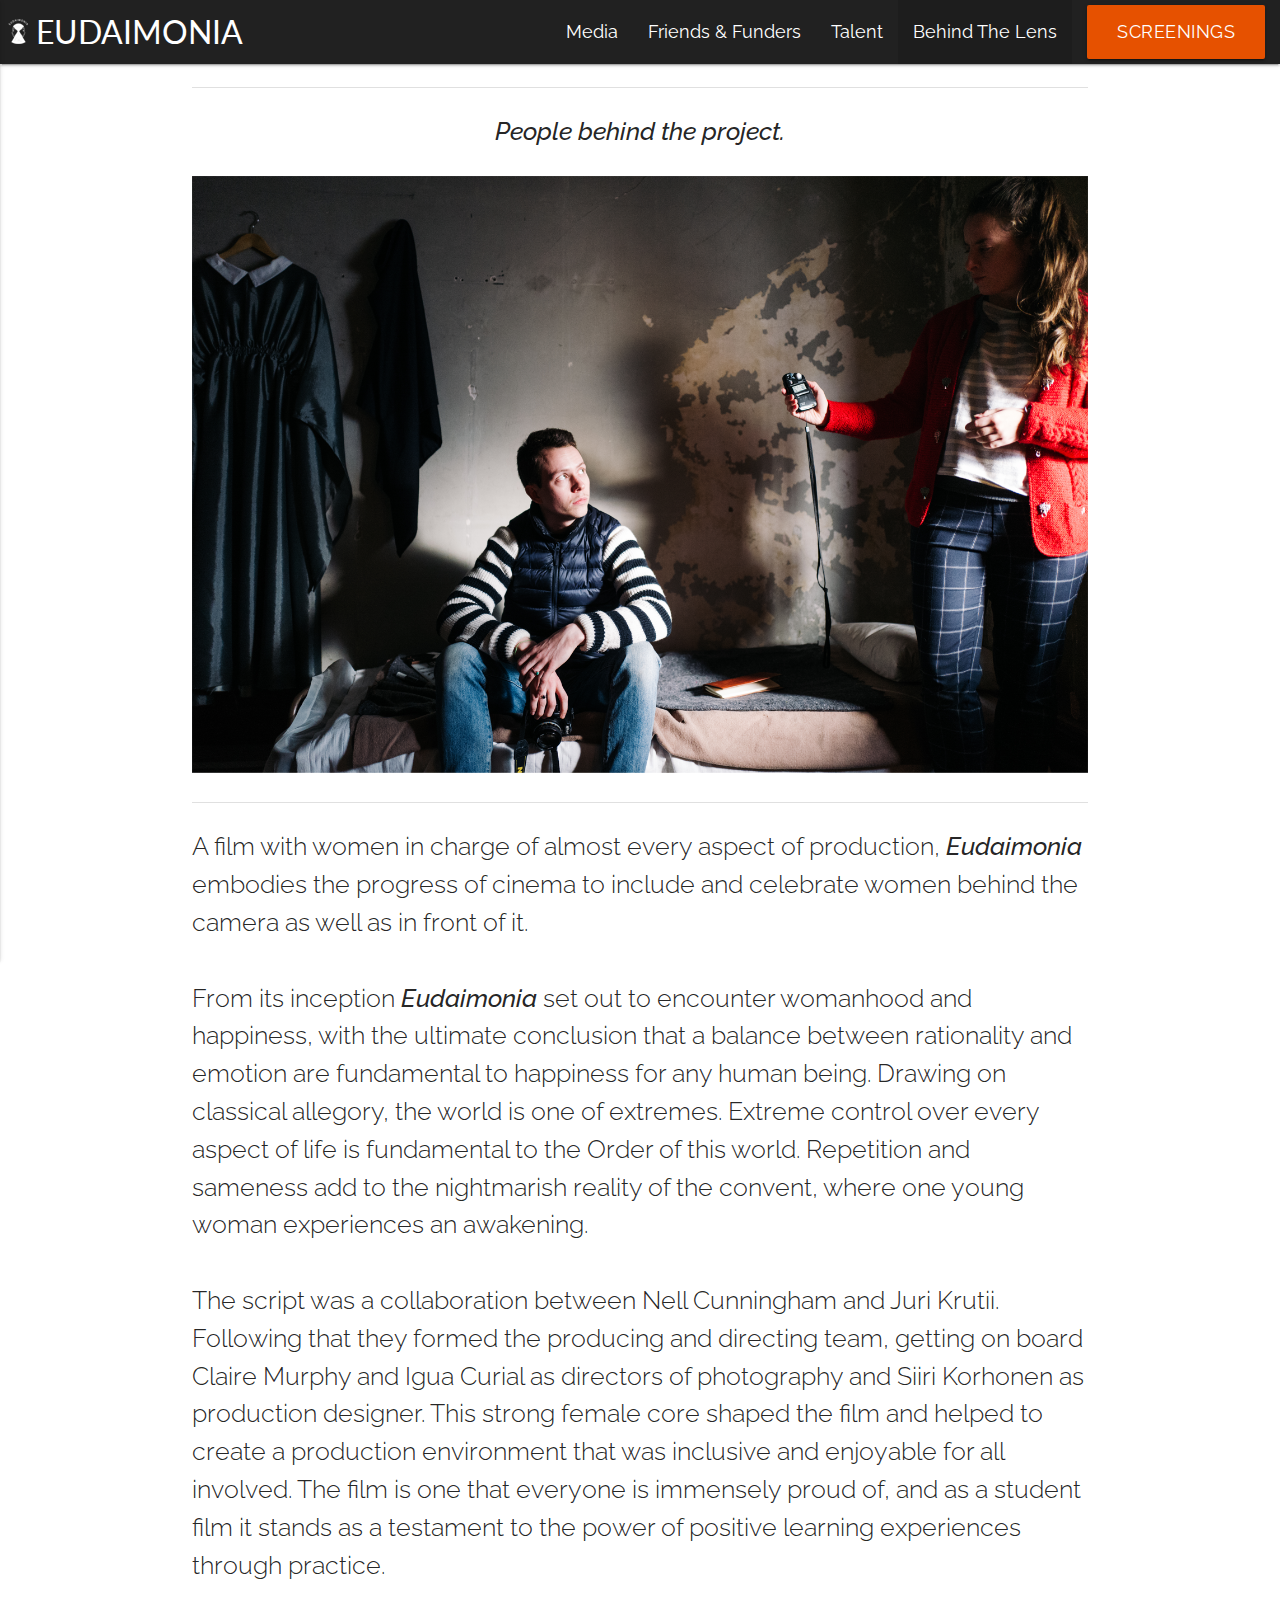
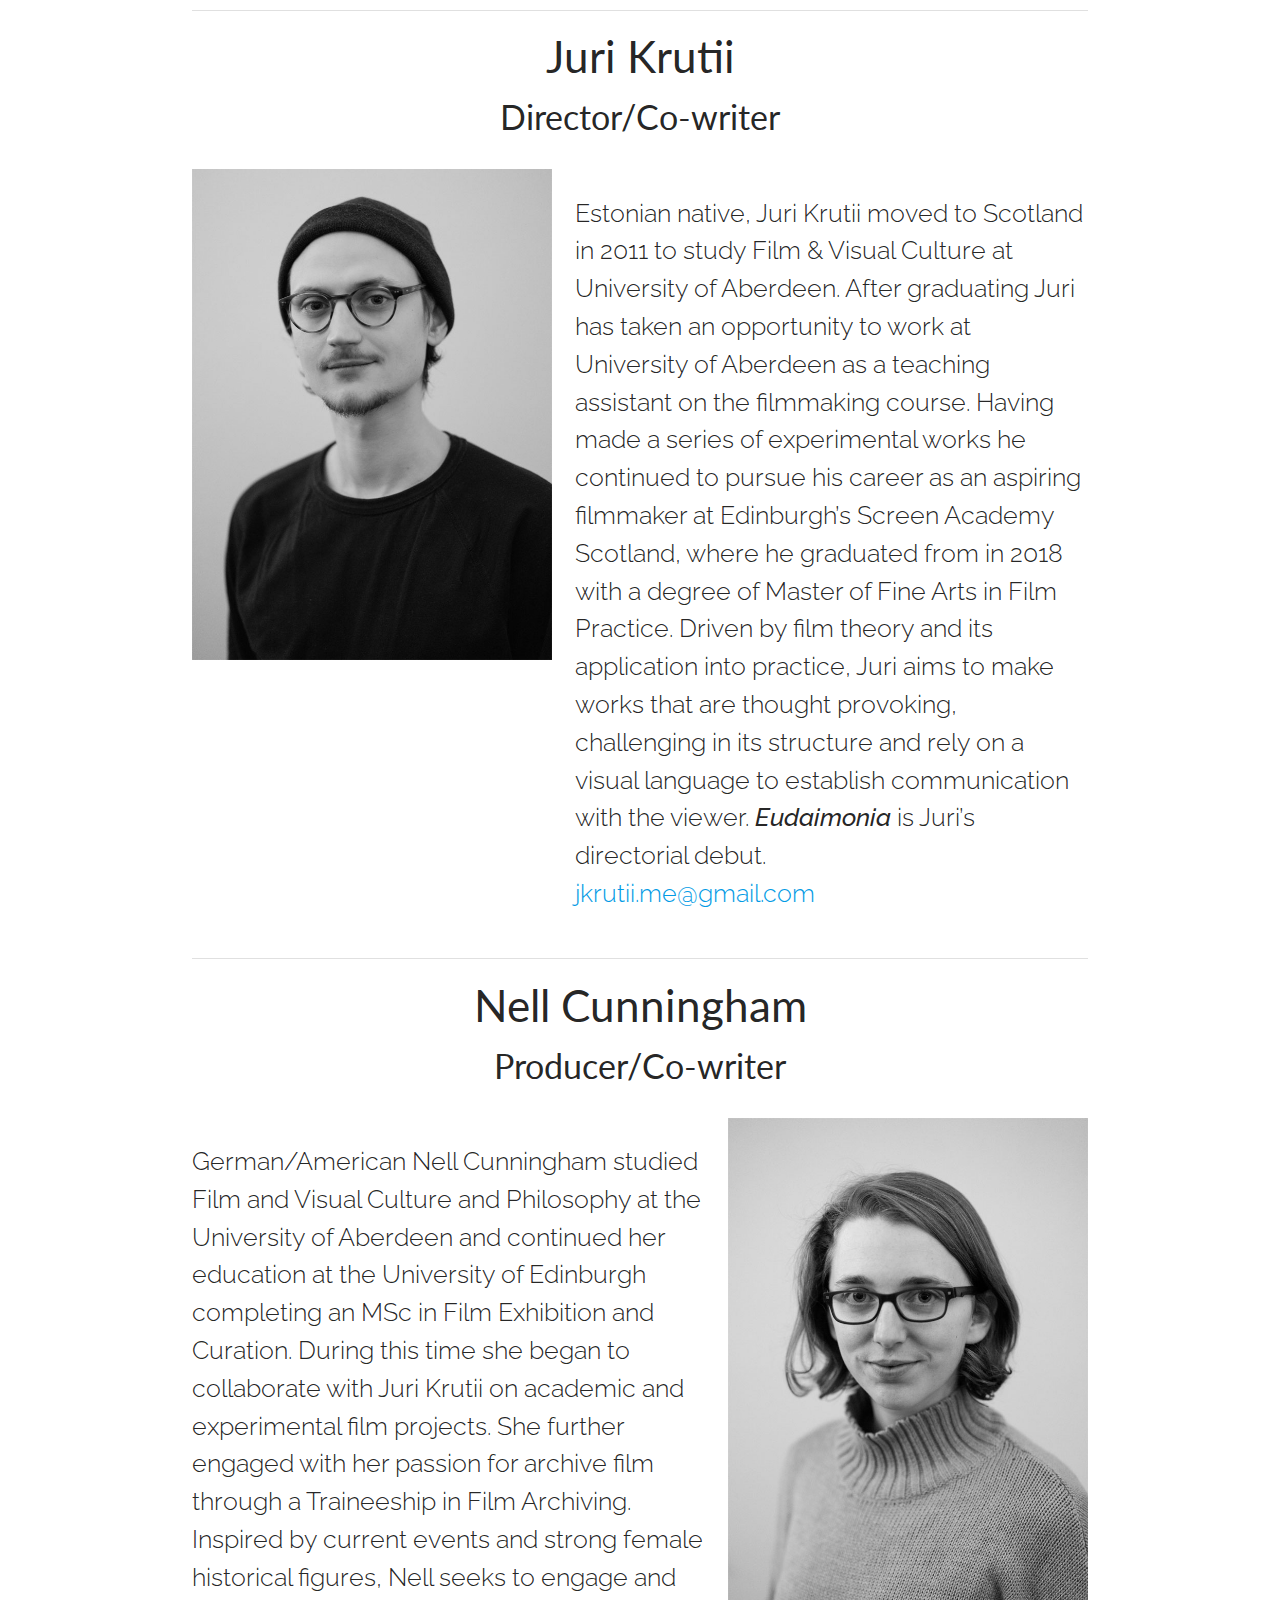
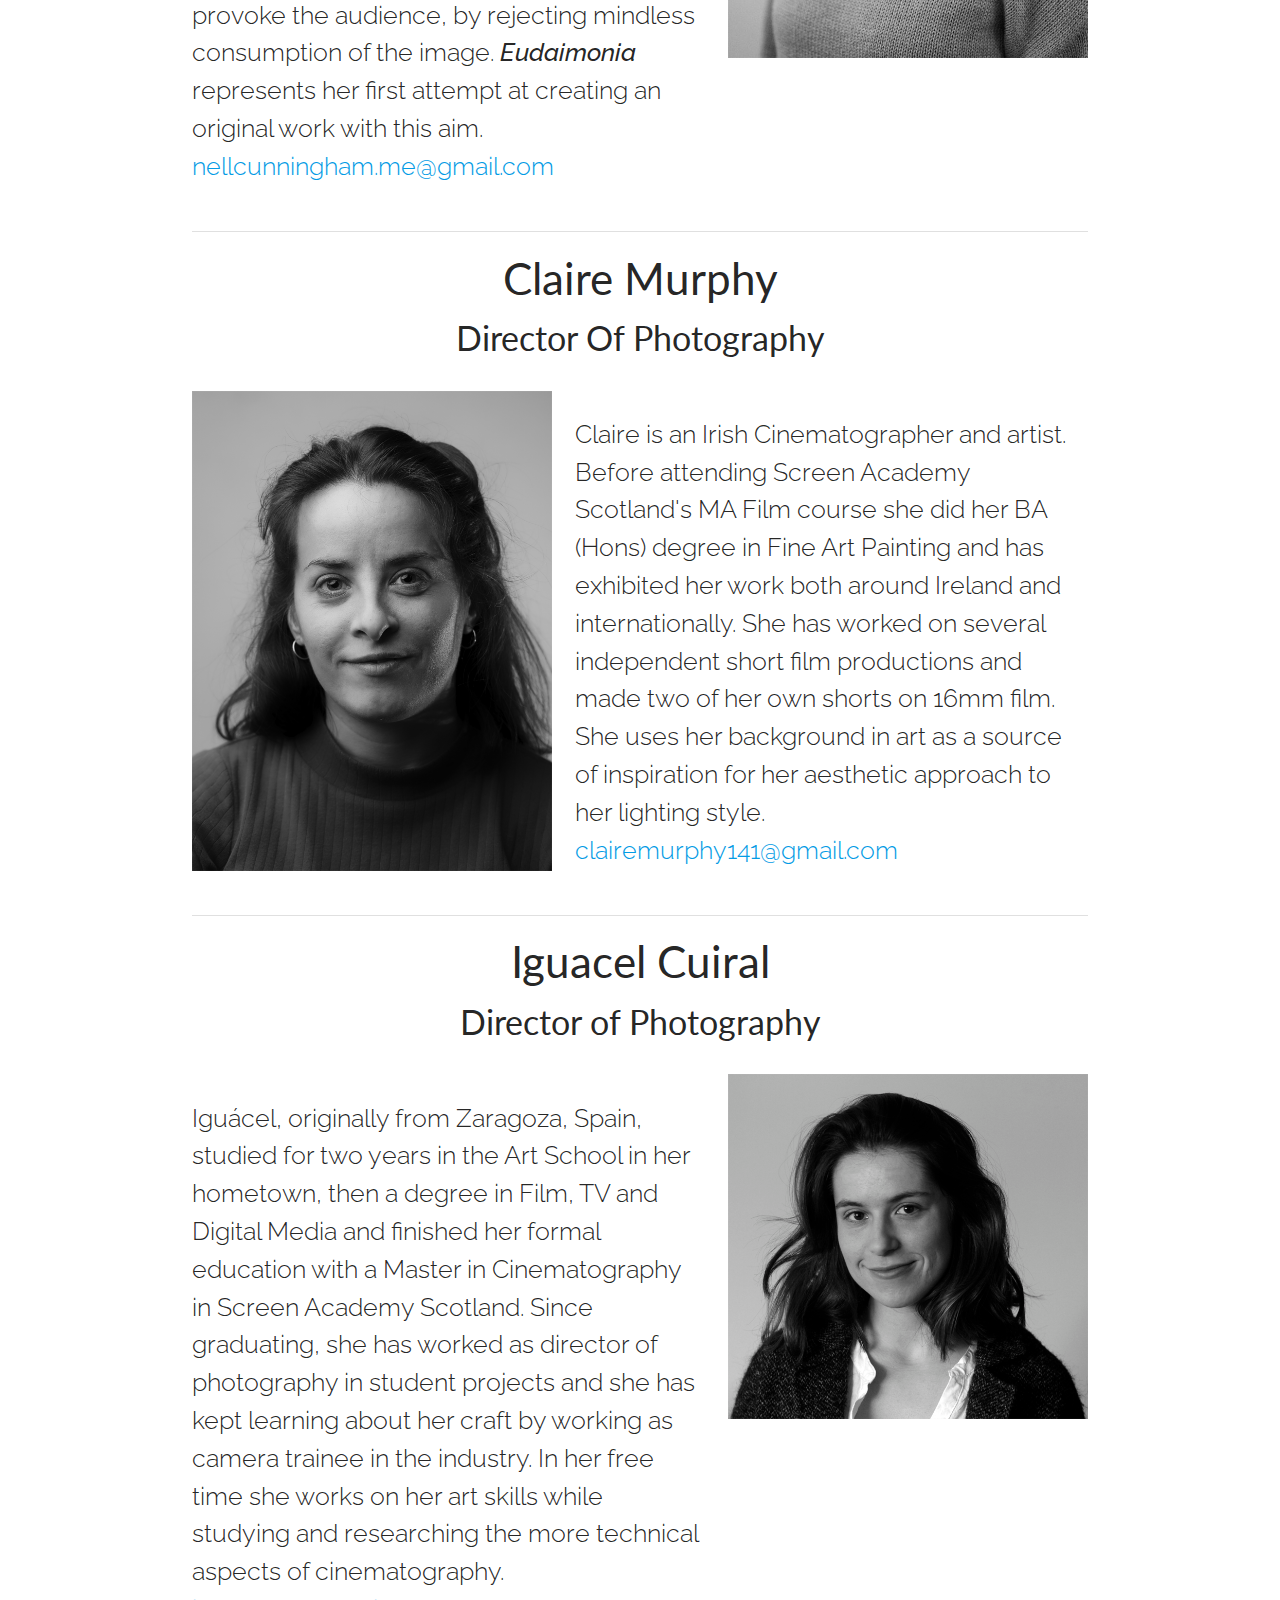
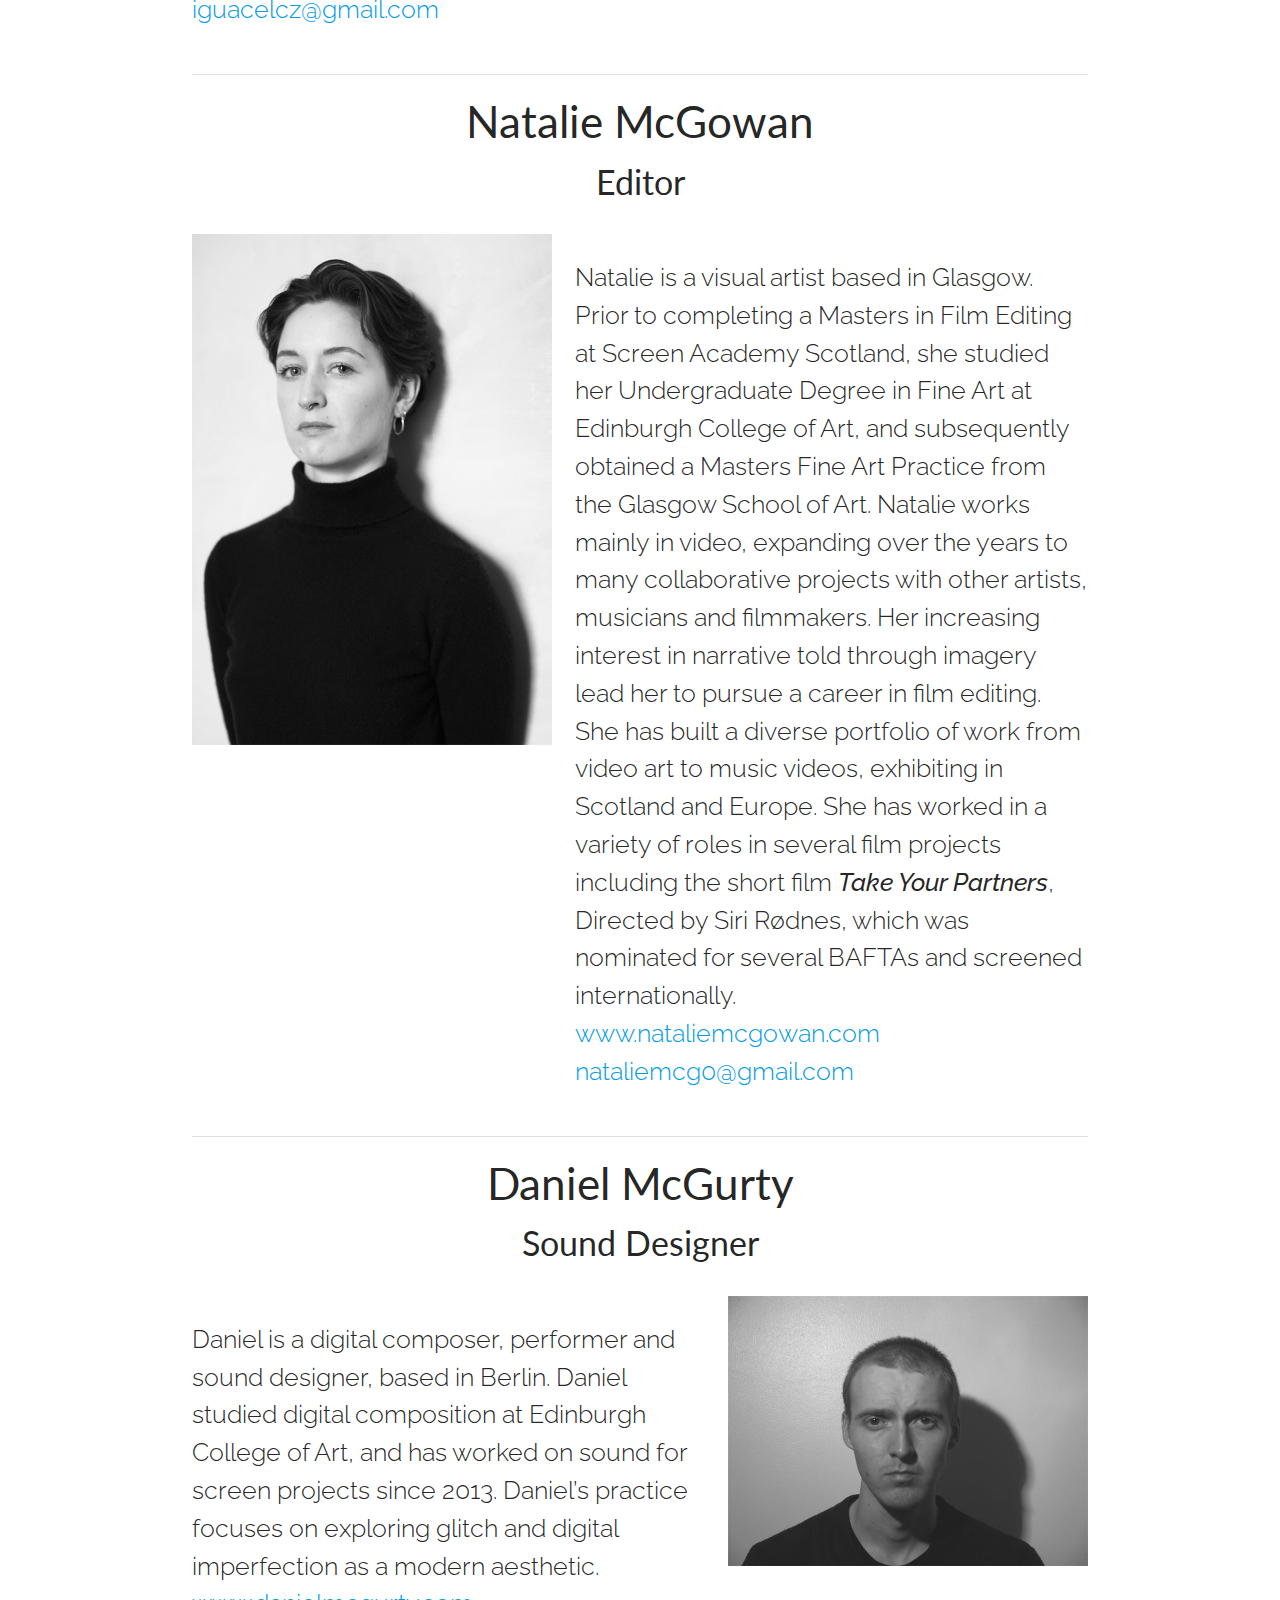
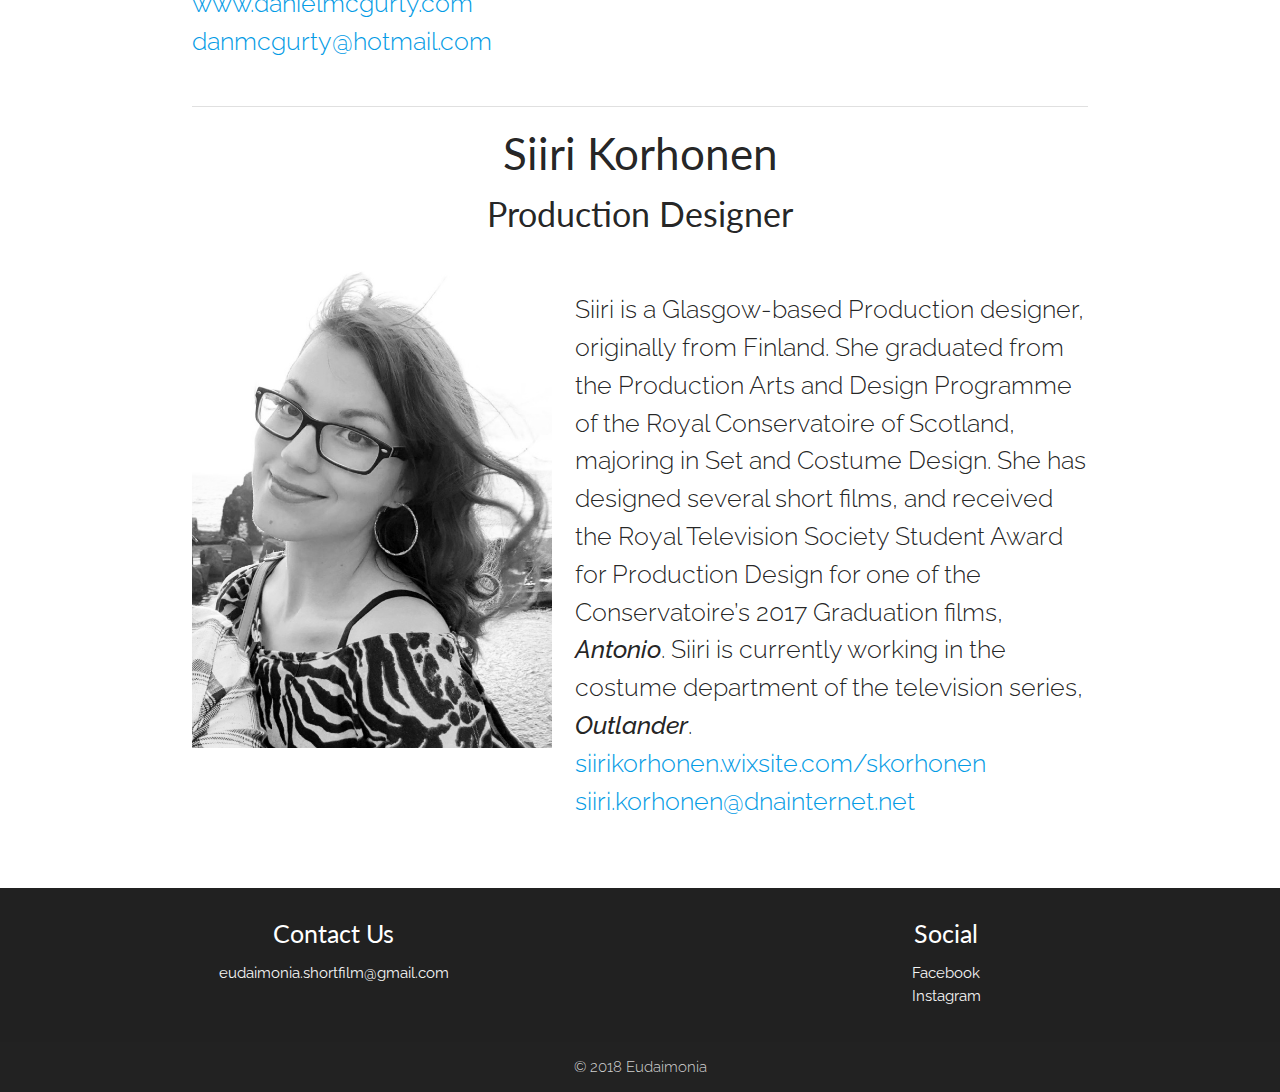
==== behind.html @ 90b914b6 "first upload" ====
<!DOCTYPE html>
  <html lang="en">
    <head>
      <link rel="shortcut icon" href="img/favicon.ico" type="image/x-icon">
      <!--Import Google Icon Font-->
      <link href="https://fonts.googleapis.com/icon?family=Material+Icons" rel="stylesheet">
      <link href="https://fonts.googleapis.com/css?family=Raleway|Lato" rel="stylesheet">
      <link rel="stylesheet" href="https://maxcdn.bootstrapcdn.com/font-awesome/4.7.0/css/font-awesome.min.css">
      <!--Import materialize.css-->
      <link type="text/css" rel="stylesheet" href="css/materialize.min.css"  media="screen,projection"/>
      <link href="css/style.css" type="text/css" rel="stylesheet" media="screen,projection" />
      <link rel="stylesheet" href="css/materialize-social.css"/>
      <!--Let browser know website is optimized for mobile-->
      <meta name="viewport" content="width=device-width, initial-scale=1.0"/>
      <title>Behind the Lens</title>
    </head>

    <body>
      <div class="navbar-fixed">
      <nav>
          <div class="nav-wrapper grey darken-4">
            <a href="index.html" class="brand-logo">&nbsp<img class="responsive-img hide-on-small-only" src="img/logot.png">&nbspEUDAIMONIA</a>
              <a href="#" data-activates="mobile-demo" class="button-collapse"><i class="material-icons">menu</i></a>
                <ul class="right hide-on-med-and-down">
                  <li><a href="trailer.html">Media</a></li>
                  <li><a href="funders.html">Friends & Funders</a></li>
                  <li><a href="talent.html">Talent</a></li>
                  <li class="active"><a href="behind.html">Behind The Lens</a></li>
                  <li><a class="waves-effect waves-light btn-large orange darken-4" href="screen.html">Screenings</a></li>
                </ul> 
            </div>
        </nav>
      </div>
                <ul class="side-nav center" id="mobile-demo">
                    <li><a href="index.html">Home</a></li>
                    <li><a href="trailer.html">Media</a></li>
                    <li><a href="funders.html">Friends & Funders</a></li>
                    <li><a href="talent.html">Talent</a></li>
                    <li class="active"><a href="behind.html">Behind The Lens</a></li>
                    <li><a class="waves-effect waves-light btn-large orange darken-4" href="screen.html">Screenings</a></li>
                </ul>

    <main>
      <br>
      <div class="container">
        <div class="divider"></div>
      </div>
      <div class="container">
        <p class="flow-text center-align"><strong>People behind the project.</strong></p>
      </div>
      <div class="container">
      	<img class="responsive-img" src="img/fbtl.png" alt="DOP Claire at work">
      </div>
      <br>
      <div class="container">
        <div class="divider"></div>
      </div>
      <div class="container">
          <div class="col s12">
            <p class="flow-text">A film with women in charge of almost every aspect of production, <strong>Eudaimonia</strong> embodies the progress of cinema to include and celebrate women behind the camera as well as in front of it. 
            <br><br>
            From its inception <strong>Eudaimonia</strong> set out to encounter womanhood and happiness, with the ultimate conclusion that a balance between rationality and emotion are fundamental to happiness for any human being. Drawing on classical allegory, the world is one of extremes. Extreme control over every aspect of life is fundamental to the Order of this world. Repetition and sameness add to the nightmarish reality of the convent, where one young woman experiences an awakening. 
 
            <br><br>
            The script was a collaboration between Nell Cunningham and Juri Krutii. Following that they formed the producing and directing team, getting on board Claire Murphy and Igua Curial as directors of photography and Siiri Korhonen as production designer. This strong female core shaped the film and helped to create a production environment that was inclusive and enjoyable for all involved. The film is one that everyone is immensely proud of, and as a student film it stands as a testament to the power of positive learning experiences through practice. 
            </p>
          </div>
      </div>
      <div class="container">
        <div class="divider"></div>
      </div>
      <div class="container">
        <div class="row center">
            <h3>Juri Krutii</h3>
            <h4>Director/Co-writer</h4>
        </div>
        <div class="row">
          <div class="col s12 l5">
            <img class="responsive-img" src="img/Juri.jpg">
          </div>
          <div class="col s12 l7">
            <p class="flow-text">
            Estonian native, Juri Krutii moved to Scotland in 2011 to study Film & Visual Culture at University of Aberdeen. After graduating Juri has taken an opportunity to work at University of Aberdeen as a teaching assistant on the filmmaking course. Having made a series of experimental works he continued to pursue his career as an aspiring filmmaker at Edinburgh’s Screen Academy Scotland, where he graduated from in 2018 with a degree of Master of Fine Arts in Film Practice. Driven by film theory and its application into practice, Juri aims to make works that are thought provoking, challenging in its structure and rely on a visual language to establish communication with the viewer. <strong>Eudaimonia</strong> is Juri’s directorial debut.
            <br>
            <a href="mailto:jkrutii.me@gmail.com">jkrutii.me@gmail.com</a>
            </p>
          </div>
        </div>
      </div>


      <div class="container">
        <div class="divider"></div>
      </div>


      <div class="container">
        <div class="row center">
            <h3>Nell Cunningham</h3>
            <h4>Producer/Co-writer</h4>
        </div>
        <div class="hide-on-large-only"><img class="responsive-img" src="img/Nell.jpg"></div>
        <div class="row">
          <div class="col s12 l7">
            <p class="flow-text">
            German/American Nell Cunningham studied Film and Visual Culture and Philosophy at the University of Aberdeen and continued her education at the University of Edinburgh completing an MSc in Film Exhibition and Curation. During this time she began to collaborate with Juri Krutii on academic and experimental film projects. She further engaged with her passion for archive film through a Traineeship in Film Archiving. Inspired by current events and strong female historical figures, Nell seeks to engage and provoke the audience, by rejecting mindless consumption of the image. <strong>Eudaimonia</strong> represents her first attempt at creating an original work with this aim. 
            <br>
            <a href="mailto:nellcunningham.me@gmail.com">nellcunningham.me@gmail.com</a>
            </p>
          </div>
          <div class="col s12 l5 hide-on-med-and-down">
            <img class="responsive-img" src="img/Nell.jpg">
          </div>
        </div>
      </div>
    </div>


    <div class="container">
        <div class="divider"></div>
    </div>


      <div class="container">
        <div class="row center">
            <h3>Claire Murphy</h3>
            <h4>Director Of Photography</h4>
        </div>
        <div class="row">
          <div class="col s12 l5">
            <img class="responsive-img" src="img/claire.png">
          </div>
          <div class="col s12 l7">
            <p class="flow-text">
            Claire is an Irish Cinematographer and artist. Before attending Screen Academy Scotland's MA Film course she did her BA (Hons) degree in Fine Art Painting and has exhibited her work both around Ireland and internationally. She has worked on several independent short film productions and made two of her own shorts on 16mm film. She uses her background in art as a source of inspiration for her aesthetic approach to her lighting style.
            <br>
            <a href="mailto:clairemurphy141@gmail.com">clairemurphy141@gmail.com</a>
            </p>
          </div>
        </div>
      </div>


      <div class="container">
        <div class="divider"></div>
      </div>


      <div class="container">
        <div class="row center">
            <h3>Iguacel Cuiral</h3>
            <h4>Director of Photography</h4>
        </div>
        <div class="hide-on-large-only"><img class="responsive-img" src="img/igua.png"></div>
        <div class="row">
          <div class="col s12 l7">
            <p class="flow-text">
            Iguácel, originally from Zaragoza, Spain, studied for two years in the Art School in her hometown, then a degree in Film, TV and Digital Media and finished her formal education with a Master in Cinematography in Screen Academy Scotland. Since graduating, she has worked as director of photography in student projects and she has kept learning about her craft by working as camera trainee in the industry. In her free time she works on her art skills while studying and researching the more technical aspects of cinematography.
            <br>
            <a href="mailto:iguacelcz@gmail.com">iguacelcz@gmail.com</a>
            </p>
          </div>
          <div class="col s12 l5 hide-on-med-and-down">
            <img class="responsive-img" src="img/igua.png">
          </div>
        </div>
      </div>
    </div>


    <div class="container">
        <div class="divider"></div>
    </div>


          <div class="container">
        <div class="row center">
            <h3>Natalie McGowan</h3>
            <h4>Editor</h4>
        </div>
        <div class="row">
          <div class="col s12 l5">
            <img class="responsive-img" src="img/Natalie.jpg">
          </div>
          <div class="col s12 l7">
            <p class="flow-text">
            Natalie is a visual artist based in Glasgow.  Prior to completing a Masters in Film Editing at Screen Academy Scotland, she studied her Undergraduate Degree in Fine Art at Edinburgh College of Art, and subsequently obtained a Masters Fine Art Practice from the Glasgow School of Art. Natalie works mainly in video, expanding over the years to many collaborative projects with other artists, musicians and filmmakers. Her increasing interest in narrative told through imagery lead her to pursue a career in film editing. She has built a diverse portfolio of work from video art to music videos, exhibiting in Scotland and Europe.  She has worked in a variety of roles in several film projects including the short film <strong>Take Your Partners</strong>, Directed by Siri Rødnes, which was nominated for several BAFTAs and screened internationally.
            <br>
            <a target="_blank" href="https://www.nataliemcgowan.com/">www.nataliemcgowan.com</a>
            <br>
            <a href="mailto:nataliemcg0@gmail.com">nataliemcg0@gmail.com</a>
            </p>
          </div>
        </div>
      </div>


      <div class="container">
        <div class="divider"></div>
      </div>


      <div class="container">
        <div class="row center">
            <h3>Daniel McGurty</h3>
            <h4>Sound Designer</h4>
        </div>
        <div class="hide-on-large-only"><img class="responsive-img" src="img/Dan.jpg"></div>
        <div class="row">
          <div class="col s12 l7">
            <p class="flow-text">
            Daniel is a digital composer, performer and sound designer, based in Berlin. Daniel studied digital composition at Edinburgh College of Art, and has worked on sound for screen projects since 2013. Daniel’s practice focuses on exploring glitch and digital imperfection as a modern aesthetic.
            <br>
            <a target="_blank" href="https://www.danielmcgurty.com/">www.danielmcgurty.com</a>
            <br>
            <a href="mailto:danmcgurty@hotmail.com">danmcgurty@hotmail.com</a>
            </p>
          </div>
          <div class="col s12 l5 hide-on-med-and-down">
            <img class="responsive-img" src="img/Dan.jpg">
          </div>
        </div>
      </div>
    </div>

    <div class="container">
        <div class="divider"></div>
        <div class="row center">
            <h3>Siiri Korhonen</h3>
            <h4>Production Designer</h4>
        </div>
        <div class="row">
          <div class="col s12 l5">
            <img class="responsive-img" src="img/siri.jpg">
          </div>
          <div class="col s12 l7">
            <p class="flow-text">
            Siiri is a Glasgow-based Production designer, originally from Finland. She graduated from the Production Arts and Design Programme of the Royal Conservatoire of Scotland, majoring in Set and Costume Design. She has designed several short films, and received the Royal Television Society Student Award for Production Design for one of the Conservatoire’s 2017 Graduation films, <strong>Antonio</strong>. Siiri is currently working in the costume department of the television series, <strong>Outlander</strong>.
            <br>
            <a target="_blank" href="http://siirikorhonen.wixsite.com/skorhonen">siirikorhonen.wixsite.com/skorhonen</a>
            <br>
            <a href="mailto:siiri.korhonen@dnainternet.net">siiri.korhonen@dnainternet.net</a>
            </p>
          </div>
        </div>
      </div>

    </main>
      <br>

    <footer class="page-footer grey darken-4">
          <div class="container">
            <div class="row">
              <div class="col l4 s12 center">
                <h5>Contact Us</h5>
                <p class="grey-text text-lighten-4">eudaimonia.shortfilm@gmail.com</p>
              </div>
              <div class="col offset-l4 l4 s12 center">
                <h5>Social</h5>
                <ul>
                  <li><a class="grey-text text-lighten-4" href="https://www.facebook.com/Eudaimonia.shortfilm"">Facebook</a></li>
                  <li><a class="grey-text text-lighten-4" href="https://www.instagram.com/eudaimonia.shortfilm/">Instagram</a></li>
                  <li><a class="waves-effect waves-light btn orange darken-4 hide-on-large-only" href="screen.html">Screenings</a></li>
                </ul>
              </div>
            </div>
          </div>
          <div class="footer-copyright">
            <div class="container center">
            © 2018 Eudaimonia
            </div>
          </div>
        </footer>
    </body>

      <!--Import jQuery before materialize.js-->
      <script type="text/javascript" src="https://code.jquery.com/jquery-3.2.1.min.js"></script>
      <script type="text/javascript" src="js/materialize.min.js"></script>
    <script>
      $(document).ready(function(){
        $('.button-collapse').sideNav();
      });
    </script>
  </html>
---- css/style.css ----
html{ 
	font-family: 'Raleway', sans-serif;
}

.brand-logo, h3, h4, h5 {
	font-family: 'Lato', sans-serif;
}

.shadow {
	  text-shadow: 4px 4px 4px #aaa;
}

.nav-wrapper li a {
    font-size: 18px;
}

strong {
	font-style: italic;
}
body {
    display: flex;
    min-height: 100vh;
    flex-direction: column;
  }

  main {
    flex: 1 0 auto;
  }
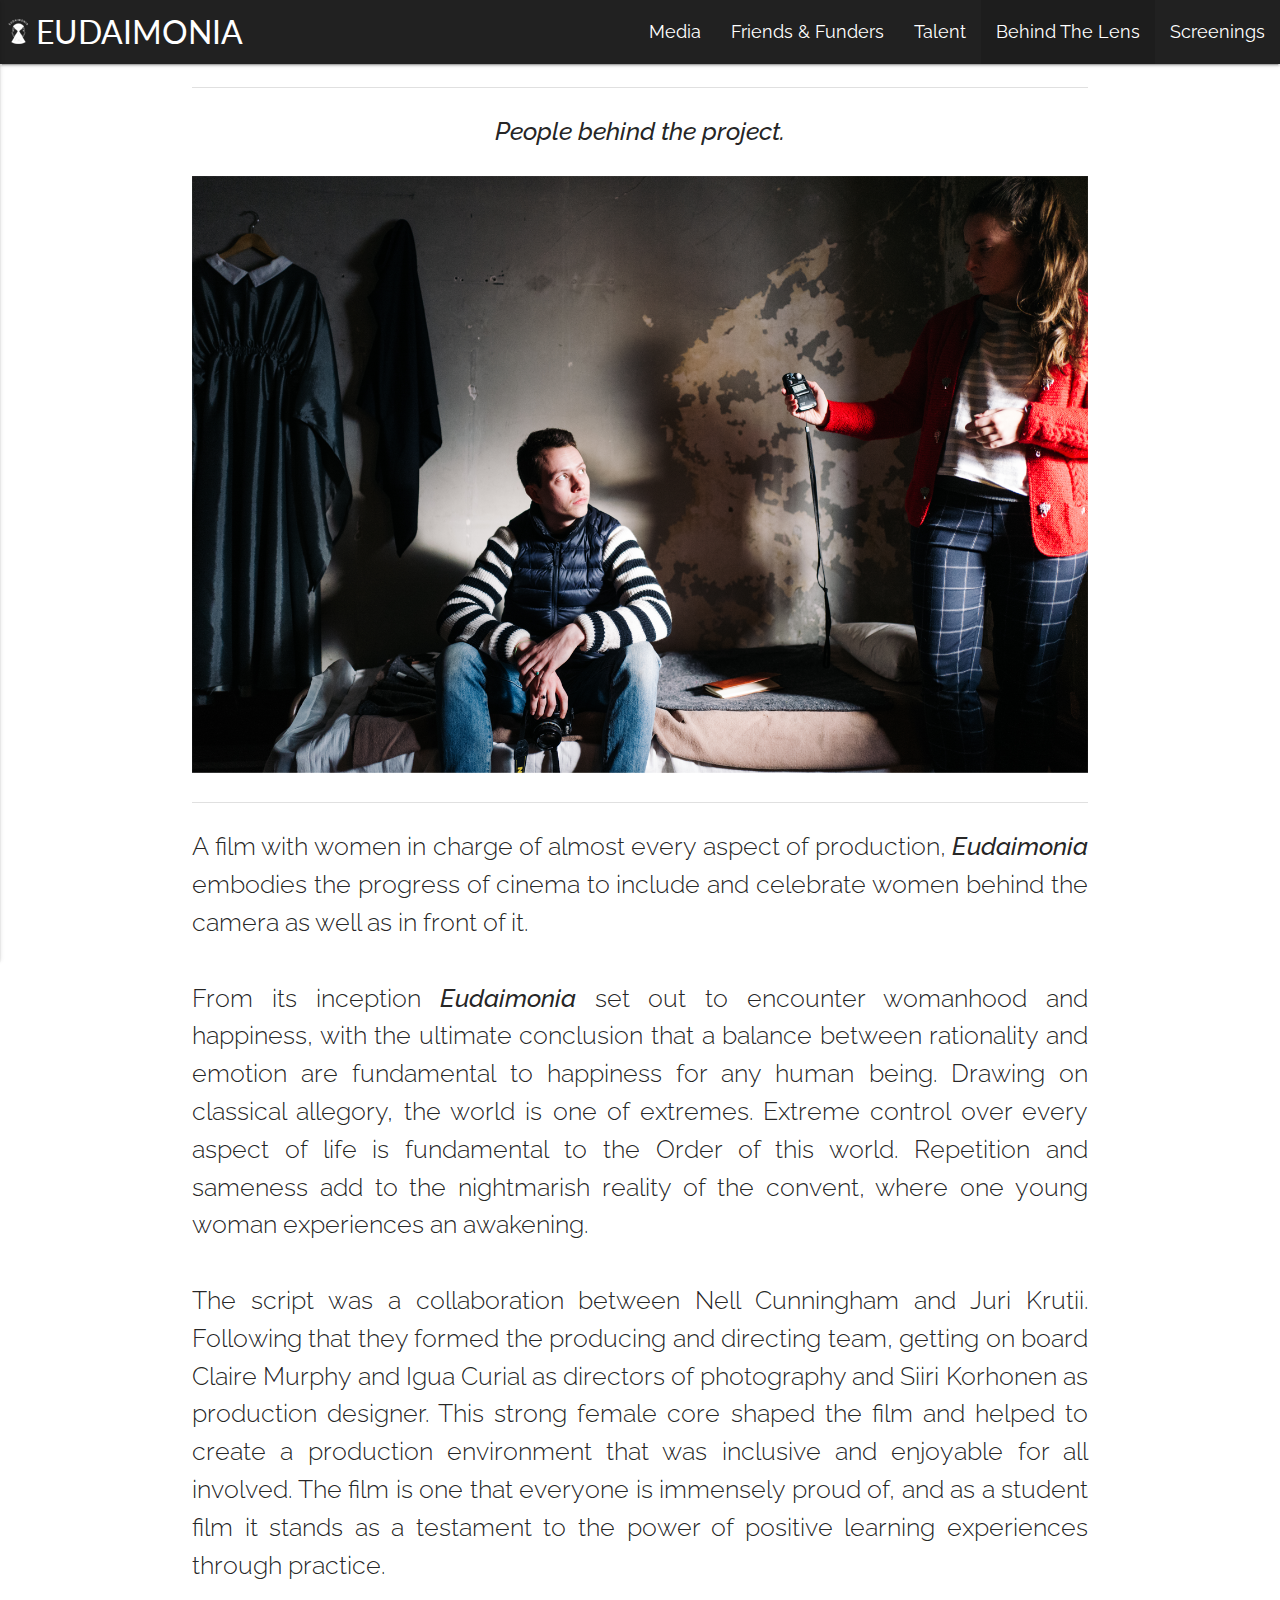
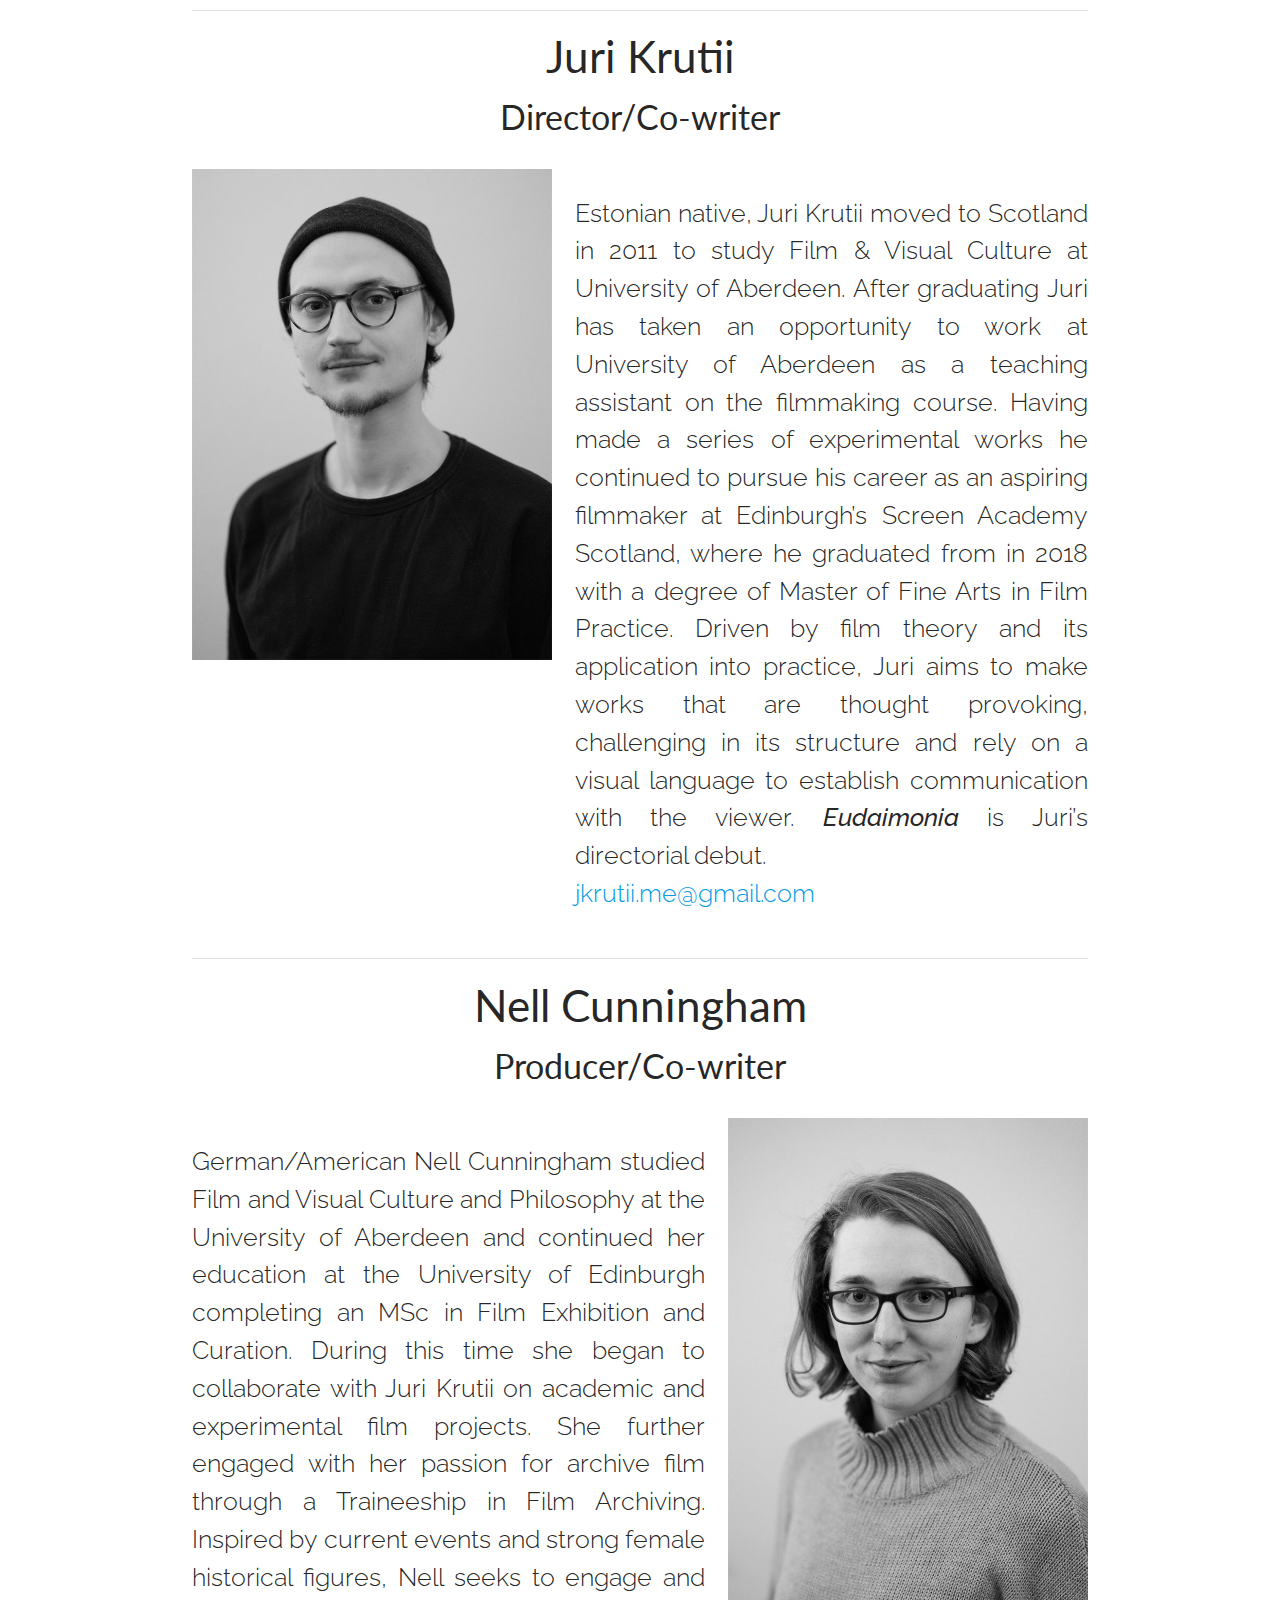
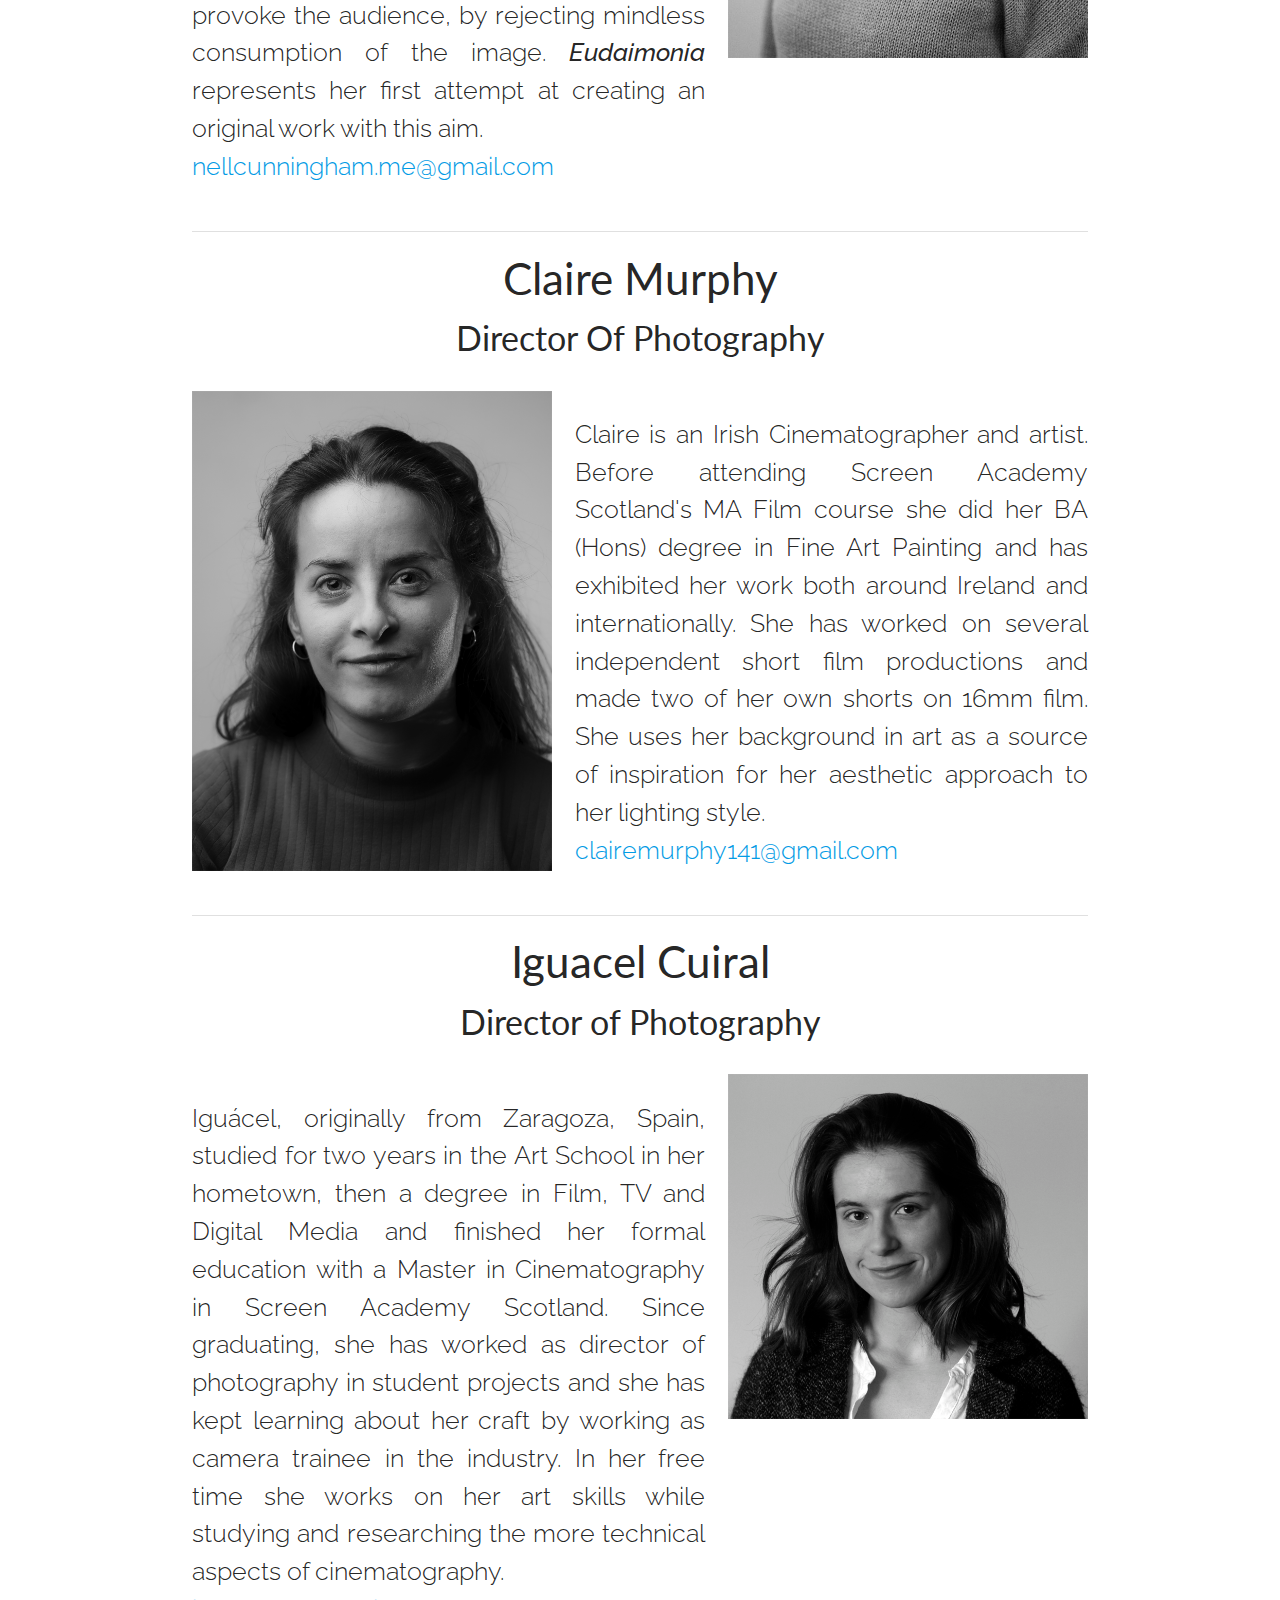
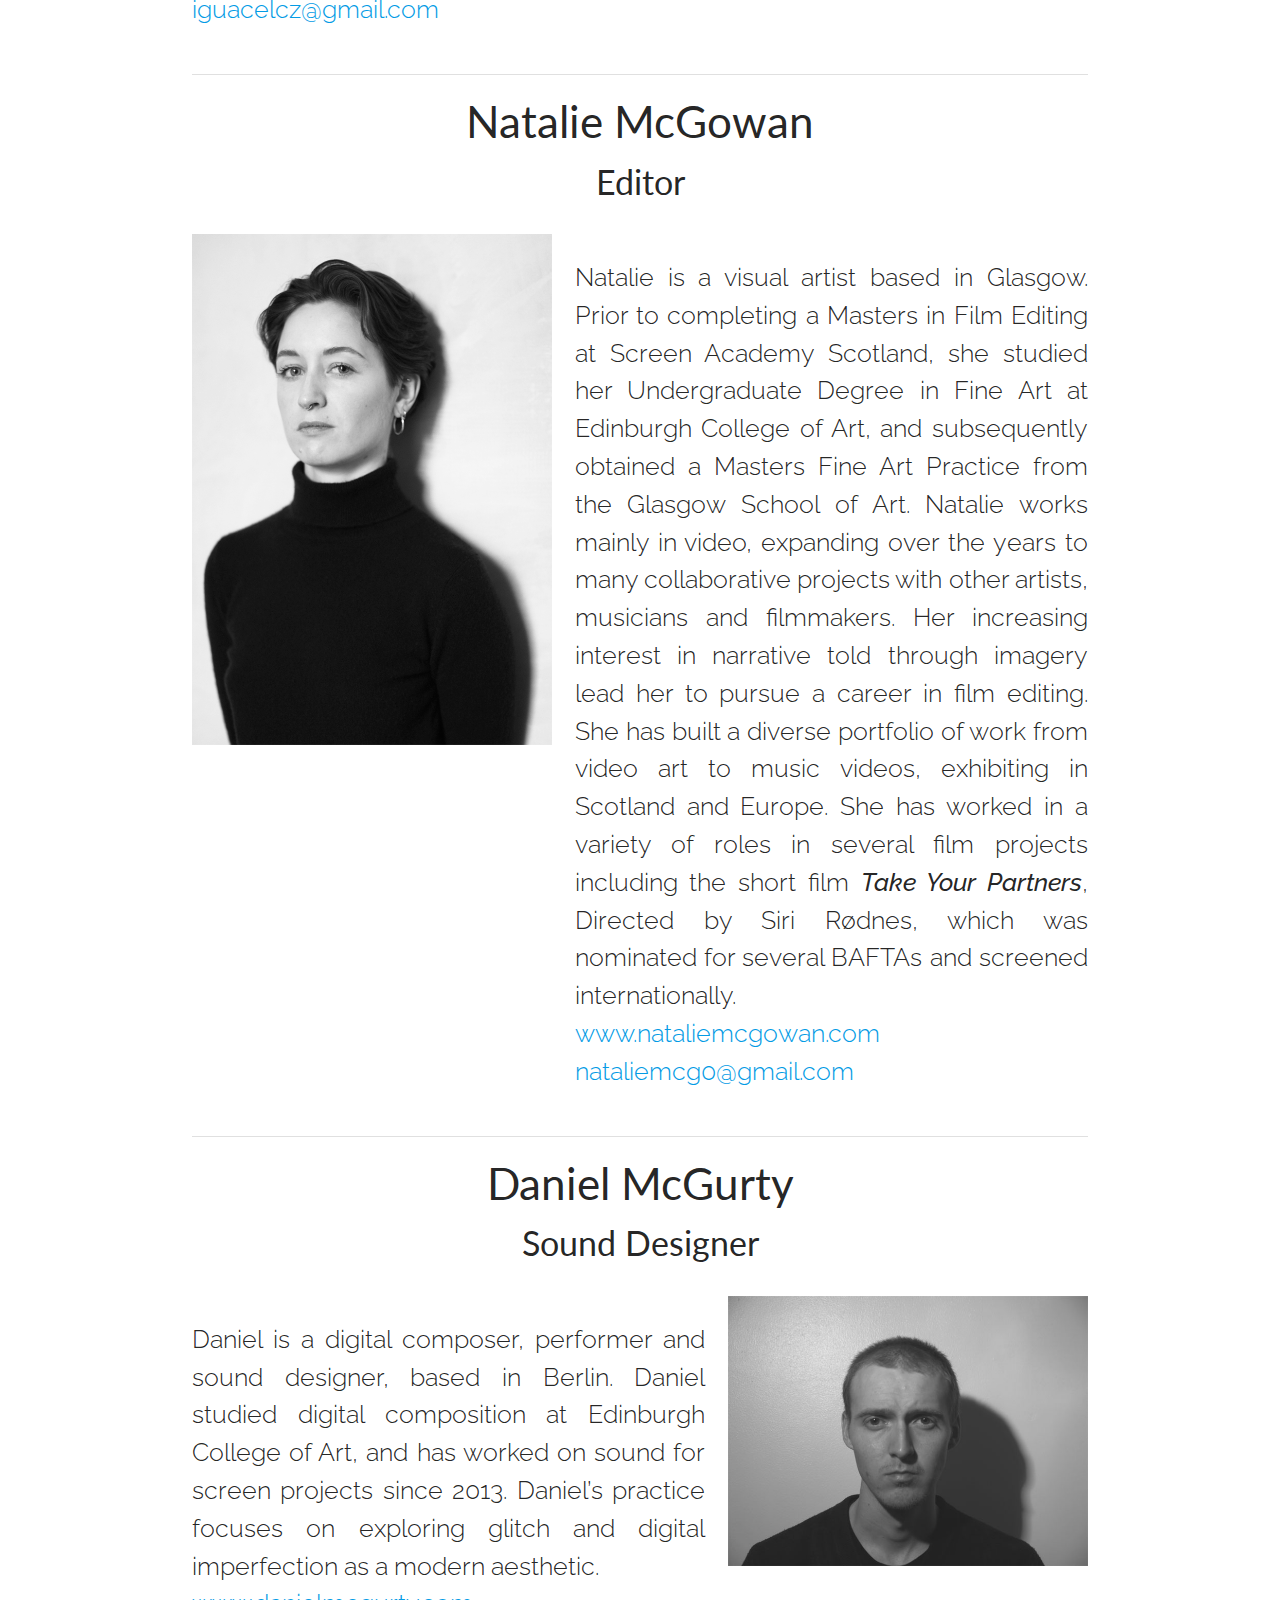
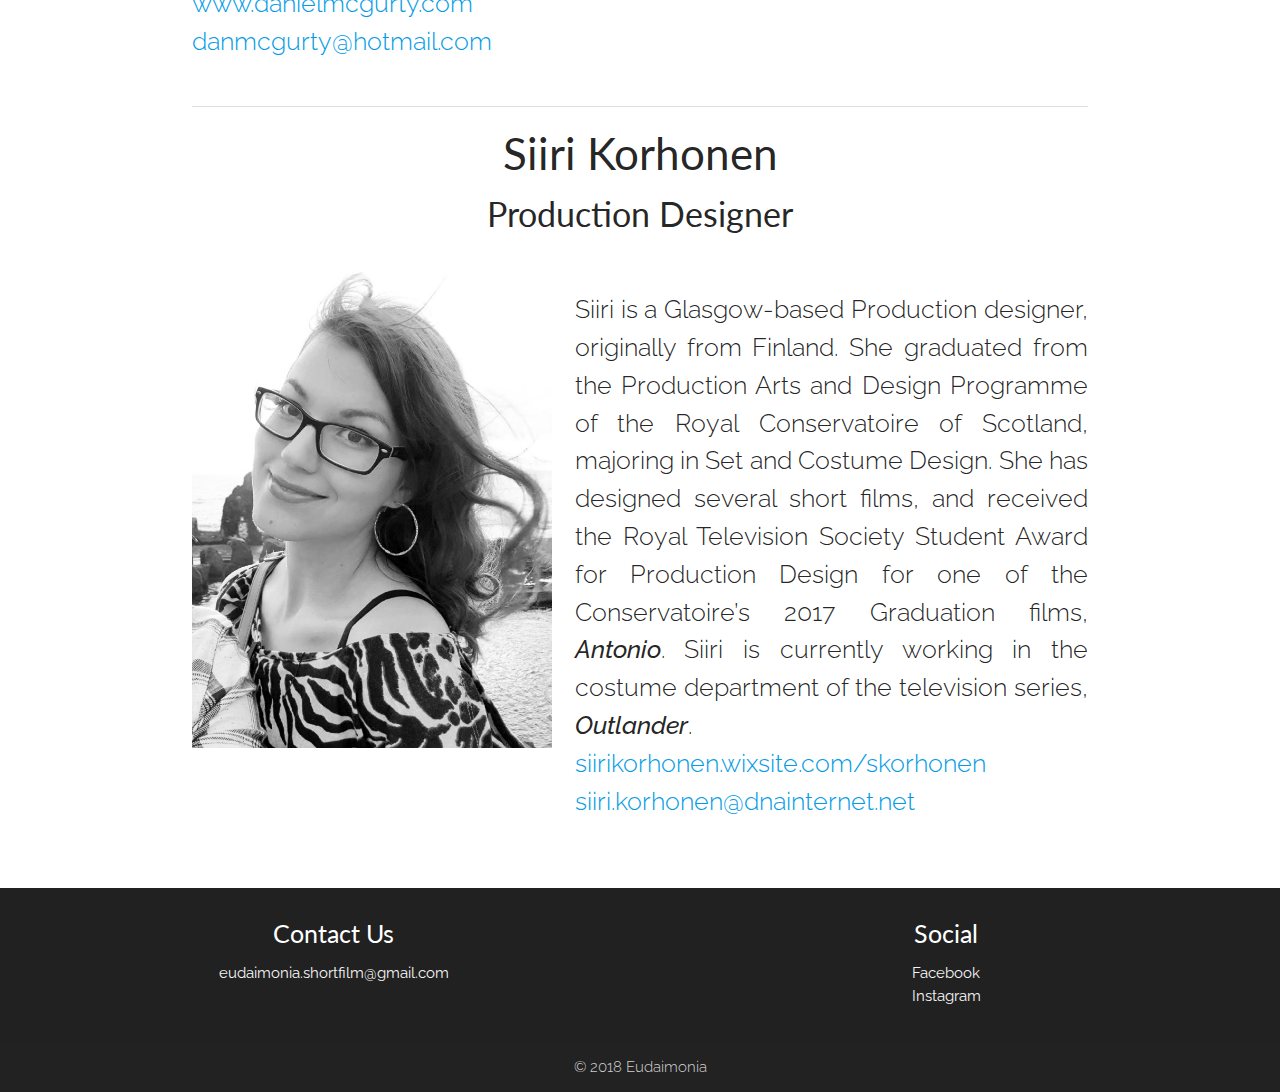
==== commit 60b5e190: "update" ====
--- a/behind.html
+++ b/behind.html
@@ -26,7 +26,7 @@
                   <li><a href="funders.html">Friends & Funders</a></li>
                   <li><a href="talent.html">Talent</a></li>
                   <li class="active"><a href="behind.html">Behind The Lens</a></li>
-                  <li><a class="waves-effect waves-light btn-large orange darken-4" href="screen.html">Screenings</a></li>
+                  <li><a href="screen.html">Screenings</a></li>
                 </ul> 
             </div>
         </nav>
@@ -37,7 +37,7 @@
                     <li><a href="funders.html">Friends & Funders</a></li>
                     <li><a href="talent.html">Talent</a></li>
                     <li class="active"><a href="behind.html">Behind The Lens</a></li>
-                    <li><a class="waves-effect waves-light btn-large orange darken-4" href="screen.html">Screenings</a></li>
+                    <li><a href="screen.html">Screenings</a></li>
                 </ul>
 
     <main>
@@ -57,7 +57,7 @@
       </div>
       <div class="container">
           <div class="col s12">
-            <p class="flow-text">A film with women in charge of almost every aspect of production, <strong>Eudaimonia</strong> embodies the progress of cinema to include and celebrate women behind the camera as well as in front of it. 
+            <p class="flow-text justify">A film with women in charge of almost every aspect of production, <strong>Eudaimonia</strong> embodies the progress of cinema to include and celebrate women behind the camera as well as in front of it. 
             <br><br>
             From its inception <strong>Eudaimonia</strong> set out to encounter womanhood and happiness, with the ultimate conclusion that a balance between rationality and emotion are fundamental to happiness for any human being. Drawing on classical allegory, the world is one of extremes. Extreme control over every aspect of life is fundamental to the Order of this world. Repetition and sameness add to the nightmarish reality of the convent, where one young woman experiences an awakening. 
  
@@ -79,7 +79,7 @@
             <img class="responsive-img" src="img/Juri.jpg">
           </div>
           <div class="col s12 l7">
-            <p class="flow-text">
+            <p class="flow-text justify">
             Estonian native, Juri Krutii moved to Scotland in 2011 to study Film & Visual Culture at University of Aberdeen. After graduating Juri has taken an opportunity to work at University of Aberdeen as a teaching assistant on the filmmaking course. Having made a series of experimental works he continued to pursue his career as an aspiring filmmaker at Edinburgh’s Screen Academy Scotland, where he graduated from in 2018 with a degree of Master of Fine Arts in Film Practice. Driven by film theory and its application into practice, Juri aims to make works that are thought provoking, challenging in its structure and rely on a visual language to establish communication with the viewer. <strong>Eudaimonia</strong> is Juri’s directorial debut.
             <br>
             <a href="mailto:jkrutii.me@gmail.com">jkrutii.me@gmail.com</a>
@@ -102,7 +102,7 @@
         <div class="hide-on-large-only"><img class="responsive-img" src="img/Nell.jpg"></div>
         <div class="row">
           <div class="col s12 l7">
-            <p class="flow-text">
+            <p class="flow-text justify">
             German/American Nell Cunningham studied Film and Visual Culture and Philosophy at the University of Aberdeen and continued her education at the University of Edinburgh completing an MSc in Film Exhibition and Curation. During this time she began to collaborate with Juri Krutii on academic and experimental film projects. She further engaged with her passion for archive film through a Traineeship in Film Archiving. Inspired by current events and strong female historical figures, Nell seeks to engage and provoke the audience, by rejecting mindless consumption of the image. <strong>Eudaimonia</strong> represents her first attempt at creating an original work with this aim. 
             <br>
             <a href="mailto:nellcunningham.me@gmail.com">nellcunningham.me@gmail.com</a>
@@ -131,7 +131,7 @@
             <img class="responsive-img" src="img/claire.png">
           </div>
           <div class="col s12 l7">
-            <p class="flow-text">
+            <p class="flow-text justify">
             Claire is an Irish Cinematographer and artist. Before attending Screen Academy Scotland's MA Film course she did her BA (Hons) degree in Fine Art Painting and has exhibited her work both around Ireland and internationally. She has worked on several independent short film productions and made two of her own shorts on 16mm film. She uses her background in art as a source of inspiration for her aesthetic approach to her lighting style.
             <br>
             <a href="mailto:clairemurphy141@gmail.com">clairemurphy141@gmail.com</a>
@@ -154,7 +154,7 @@
         <div class="hide-on-large-only"><img class="responsive-img" src="img/igua.png"></div>
         <div class="row">
           <div class="col s12 l7">
-            <p class="flow-text">
+            <p class="flow-text justify">
             Iguácel, originally from Zaragoza, Spain, studied for two years in the Art School in her hometown, then a degree in Film, TV and Digital Media and finished her formal education with a Master in Cinematography in Screen Academy Scotland. Since graduating, she has worked as director of photography in student projects and she has kept learning about her craft by working as camera trainee in the industry. In her free time she works on her art skills while studying and researching the more technical aspects of cinematography.
             <br>
             <a href="mailto:iguacelcz@gmail.com">iguacelcz@gmail.com</a>
@@ -183,7 +183,7 @@
             <img class="responsive-img" src="img/Natalie.jpg">
           </div>
           <div class="col s12 l7">
-            <p class="flow-text">
+            <p class="flow-text justify">
             Natalie is a visual artist based in Glasgow.  Prior to completing a Masters in Film Editing at Screen Academy Scotland, she studied her Undergraduate Degree in Fine Art at Edinburgh College of Art, and subsequently obtained a Masters Fine Art Practice from the Glasgow School of Art. Natalie works mainly in video, expanding over the years to many collaborative projects with other artists, musicians and filmmakers. Her increasing interest in narrative told through imagery lead her to pursue a career in film editing. She has built a diverse portfolio of work from video art to music videos, exhibiting in Scotland and Europe.  She has worked in a variety of roles in several film projects including the short film <strong>Take Your Partners</strong>, Directed by Siri Rødnes, which was nominated for several BAFTAs and screened internationally.
             <br>
             <a target="_blank" href="https://www.nataliemcgowan.com/">www.nataliemcgowan.com</a>
@@ -208,7 +208,7 @@
         <div class="hide-on-large-only"><img class="responsive-img" src="img/Dan.jpg"></div>
         <div class="row">
           <div class="col s12 l7">
-            <p class="flow-text">
+            <p class="flow-text justify">
             Daniel is a digital composer, performer and sound designer, based in Berlin. Daniel studied digital composition at Edinburgh College of Art, and has worked on sound for screen projects since 2013. Daniel’s practice focuses on exploring glitch and digital imperfection as a modern aesthetic.
             <br>
             <a target="_blank" href="https://www.danielmcgurty.com/">www.danielmcgurty.com</a>
@@ -234,7 +234,7 @@
             <img class="responsive-img" src="img/siri.jpg">
           </div>
           <div class="col s12 l7">
-            <p class="flow-text">
+            <p class="flow-text justify">
             Siiri is a Glasgow-based Production designer, originally from Finland. She graduated from the Production Arts and Design Programme of the Royal Conservatoire of Scotland, majoring in Set and Costume Design. She has designed several short films, and received the Royal Television Society Student Award for Production Design for one of the Conservatoire’s 2017 Graduation films, <strong>Antonio</strong>. Siiri is currently working in the costume department of the television series, <strong>Outlander</strong>.
             <br>
             <a target="_blank" href="http://siirikorhonen.wixsite.com/skorhonen">siirikorhonen.wixsite.com/skorhonen</a>
@@ -260,7 +260,6 @@
                 <ul>
                   <li><a class="grey-text text-lighten-4" href="https://www.facebook.com/Eudaimonia.shortfilm"">Facebook</a></li>
                   <li><a class="grey-text text-lighten-4" href="https://www.instagram.com/eudaimonia.shortfilm/">Instagram</a></li>
-                  <li><a class="waves-effect waves-light btn orange darken-4 hide-on-large-only" href="screen.html">Screenings</a></li>
                 </ul>
               </div>
             </div>
@@ -276,9 +275,5 @@
       <!--Import jQuery before materialize.js-->
       <script type="text/javascript" src="https://code.jquery.com/jquery-3.2.1.min.js"></script>
       <script type="text/javascript" src="js/materialize.min.js"></script>
-    <script>
-      $(document).ready(function(){
-        $('.button-collapse').sideNav();
-      });
-    </script>
+      <script type="text/javascript" src="js/script.js"></script>
   </html>--- a/css/style.css
+++ b/css/style.css
@@ -25,4 +25,8 @@
 
   main {
     flex: 1 0 auto;
-  }+  }
+
+  p.justify {
+    text-align: justify;
+}